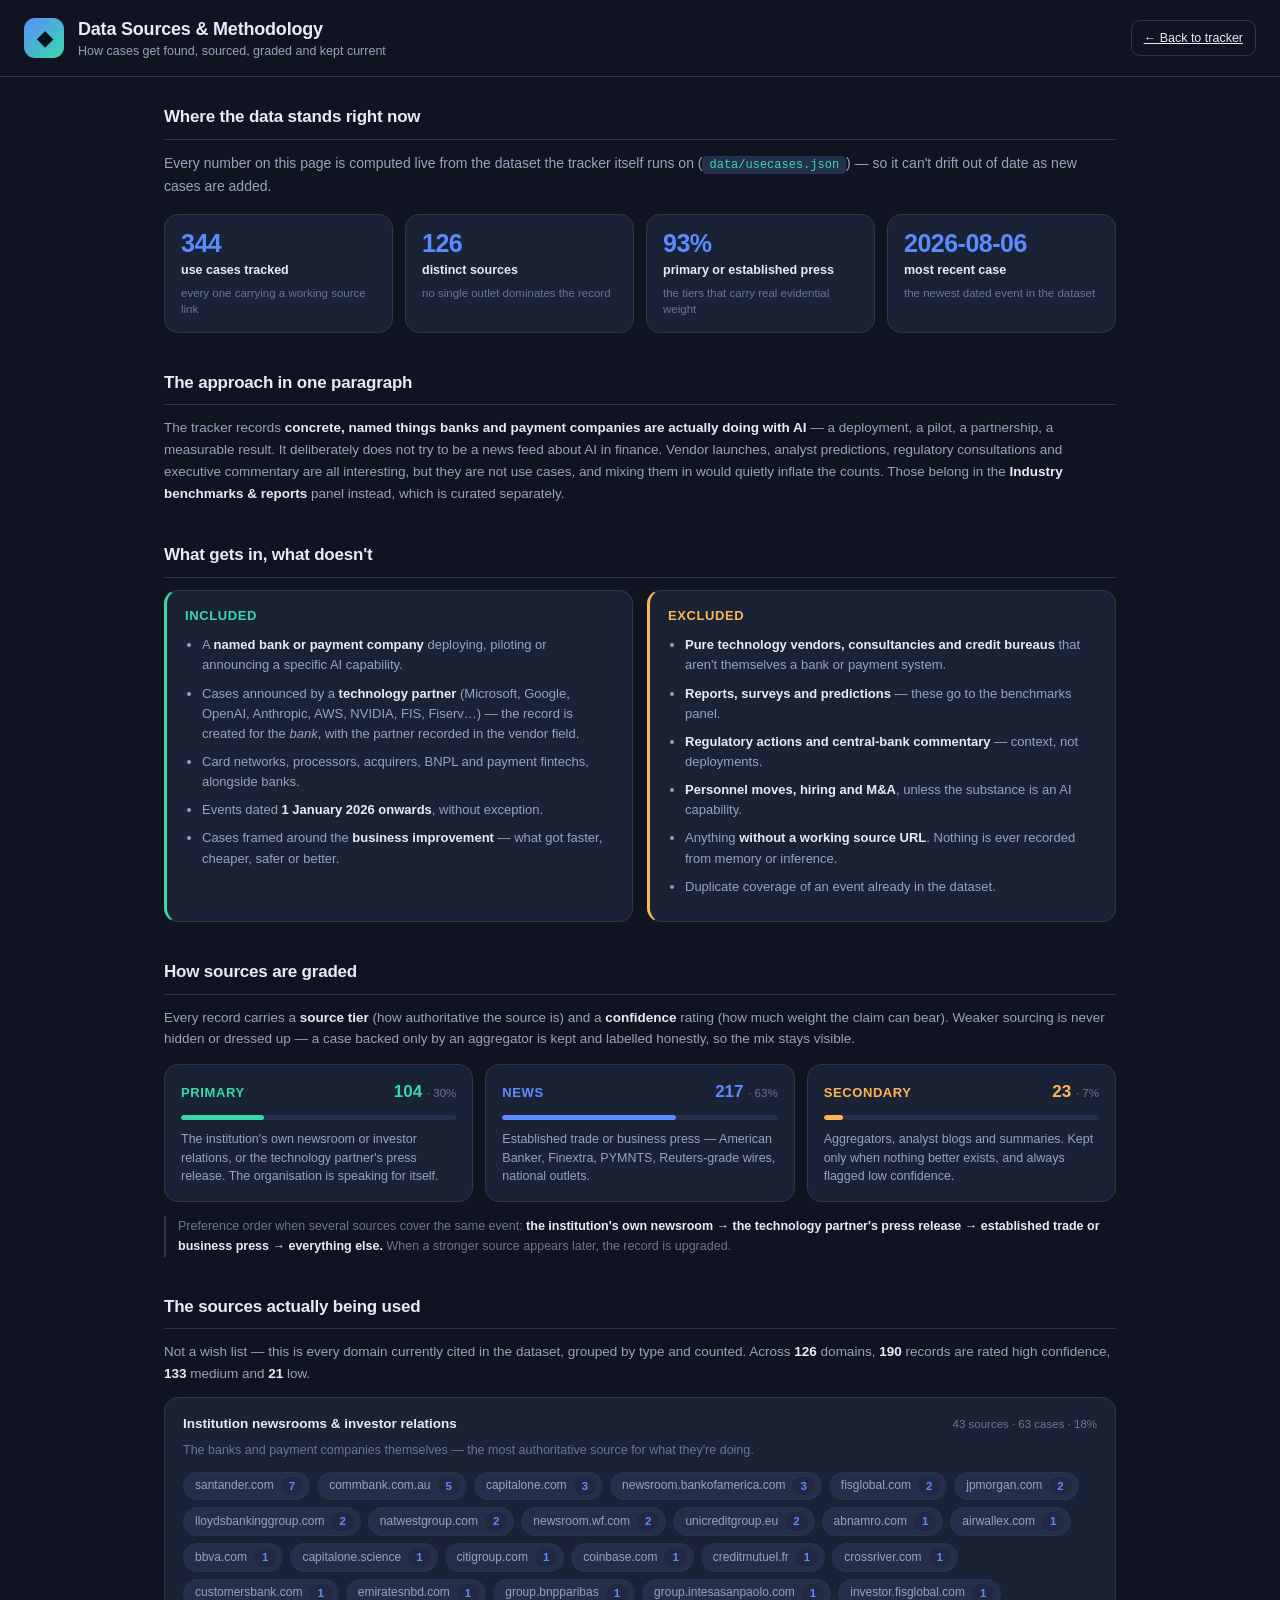
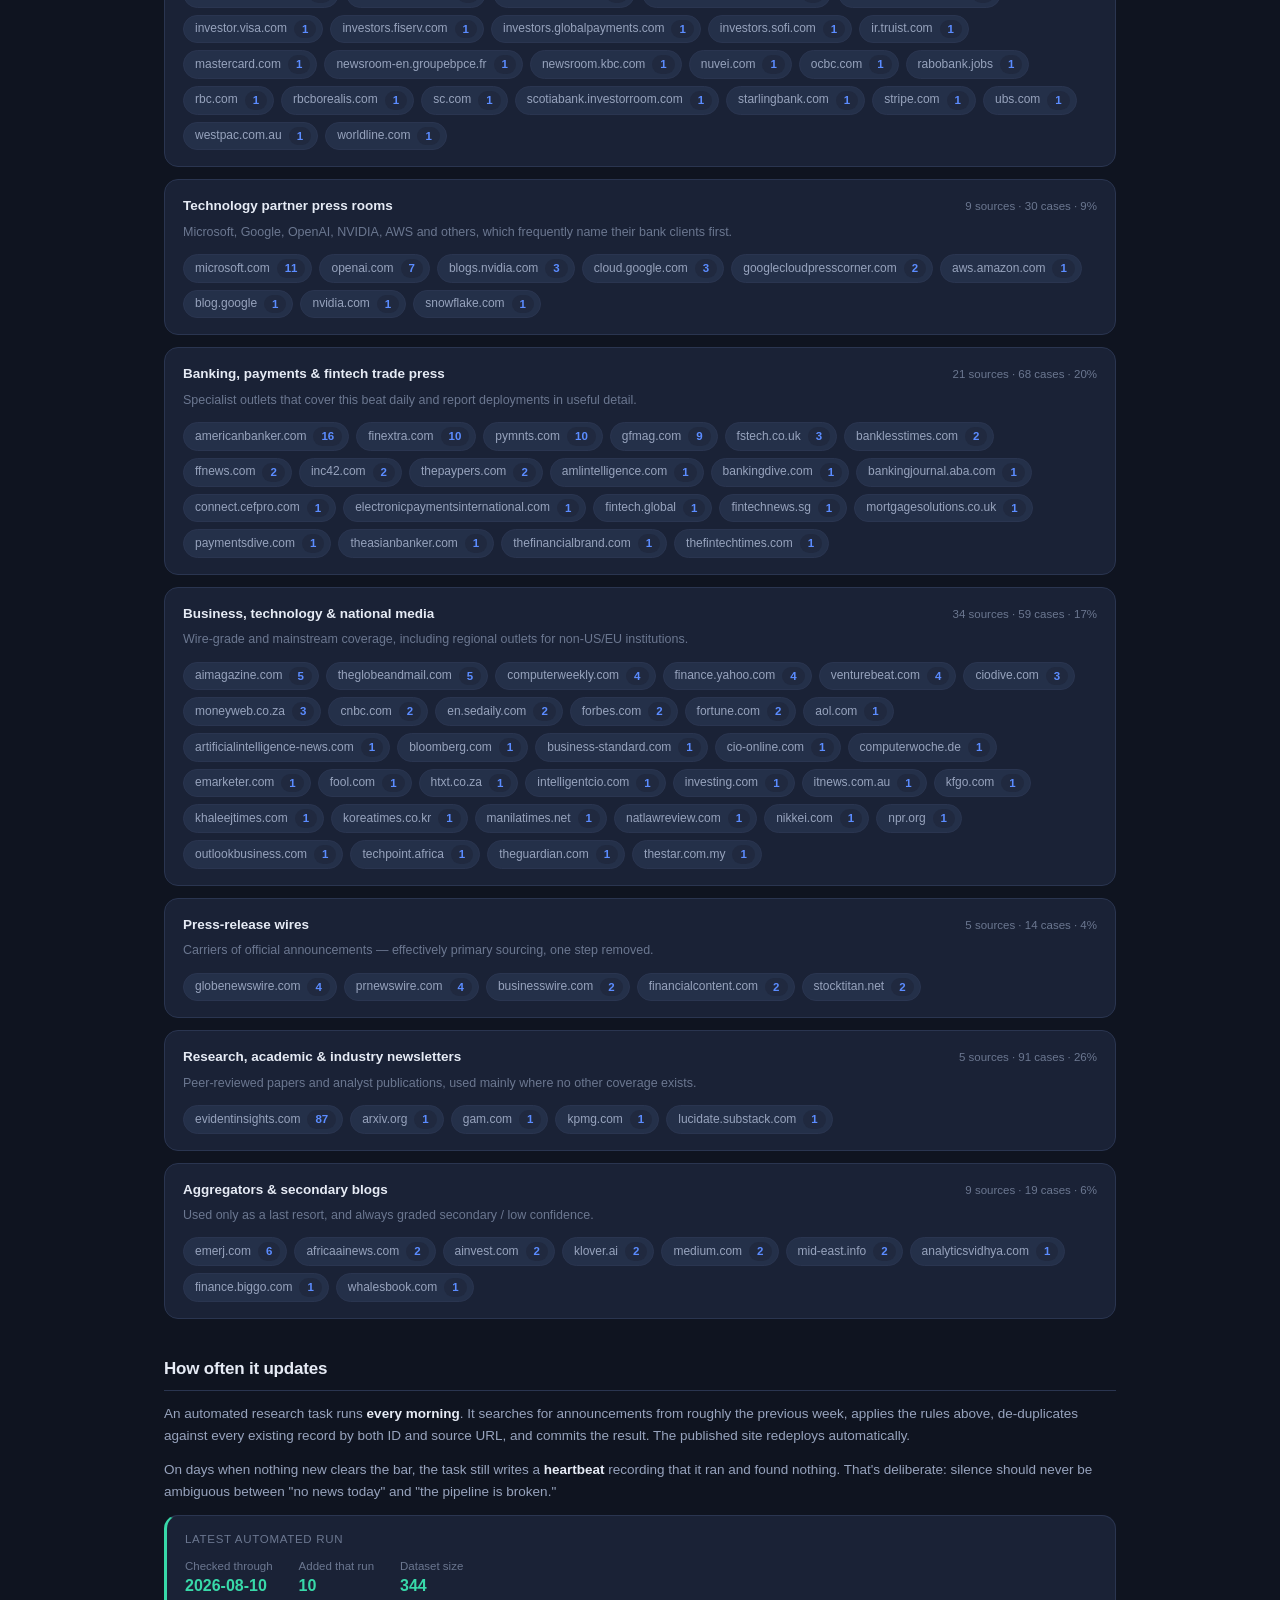
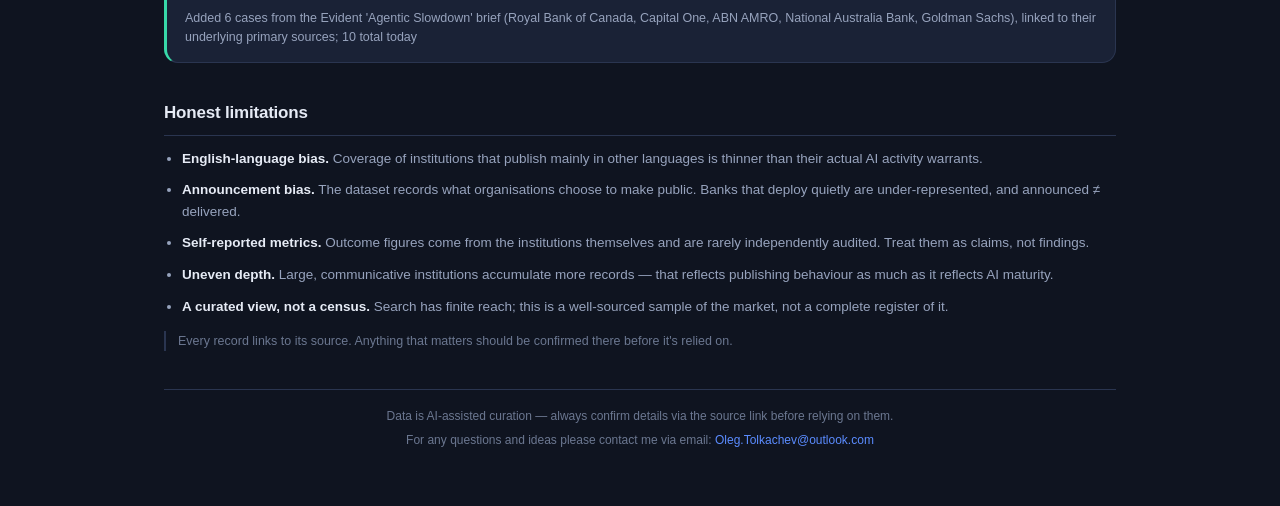
==== sources.html @ eb90cb46 "Add Data Sources & Methodology page linked from footer Live-computed from the dataset: source-tier s" ====
<!DOCTYPE html>
<html lang="en">
<head>
  <meta charset="UTF-8" />
  <meta name="viewport" content="width=device-width, initial-scale=1.0" />
  <meta http-equiv="Cache-Control" content="no-cache, no-store, must-revalidate" />
  <meta http-equiv="Pragma" content="no-cache" />
  <meta http-equiv="Expires" content="0" />
  <title>Data Sources &amp; Methodology — Bank &amp; Payment Systems AI Tracker</title>
  <meta name="description" content="How cases are found, sourced, graded and updated in the Bank & Payment Systems AI Tracker." />
  <link rel="stylesheet" href="assets/styles.css?v=11" />
</head>
<body>
  <div class="sticky-top">
    <header class="app-header">
      <div class="brand">
        <div class="brand-mark">◆</div>
        <div>
          <h1>Data Sources &amp; Methodology</h1>
          <p class="subtitle">How cases get found, sourced, graded and kept current</p>
        </div>
      </div>
      <div class="header-meta">
        <a class="btn ghost" href="index.html">← Back to tracker</a>
      </div>
    </header>
  </div>

  <main class="doc">

    <!-- ---------- LIVE SNAPSHOT ---------- -->
    <section class="doc-section">
      <h2>Where the data stands right now</h2>
      <p class="doc-lede">
        Every number on this page is computed live from the dataset the tracker itself runs on
        (<code>data/usecases.json</code>) — so it can't drift out of date as new cases are added.
      </p>
      <div class="stat-row" id="stat-row"></div>
    </section>

    <!-- ---------- APPROACH ---------- -->
    <section class="doc-section">
      <h2>The approach in one paragraph</h2>
      <p>
        The tracker records <strong>concrete, named things banks and payment companies are actually doing
        with AI</strong> — a deployment, a pilot, a partnership, a measurable result. It deliberately does
        not try to be a news feed about AI in finance. Vendor launches, analyst predictions, regulatory
        consultations and executive commentary are all interesting, but they are not use cases, and mixing
        them in would quietly inflate the counts. Those belong in the
        <strong>Industry benchmarks &amp; reports</strong> panel instead, which is curated separately.
      </p>
    </section>

    <!-- ---------- INCLUSION RULES ---------- -->
    <section class="doc-section">
      <h2>What gets in, what doesn't</h2>
      <div class="rule-grid">
        <div class="rule-card rule-in">
          <h3>Included</h3>
          <ul>
            <li>A <strong>named bank or payment company</strong> deploying, piloting or announcing a specific AI capability.</li>
            <li>Cases announced by a <strong>technology partner</strong> (Microsoft, Google, OpenAI, Anthropic, AWS, NVIDIA, FIS, Fiserv…) — the record is created for the <em>bank</em>, with the partner recorded in the vendor field.</li>
            <li>Card networks, processors, acquirers, BNPL and payment fintechs, alongside banks.</li>
            <li>Events dated <strong>1 January 2026 onwards</strong>, without exception.</li>
            <li>Cases framed around the <strong>business improvement</strong> — what got faster, cheaper, safer or better.</li>
          </ul>
        </div>
        <div class="rule-card rule-out">
          <h3>Excluded</h3>
          <ul>
            <li><strong>Pure technology vendors, consultancies and credit bureaus</strong> that aren't themselves a bank or payment system.</li>
            <li><strong>Reports, surveys and predictions</strong> — these go to the benchmarks panel.</li>
            <li><strong>Regulatory actions and central-bank commentary</strong> — context, not deployments.</li>
            <li><strong>Personnel moves, hiring and M&amp;A</strong>, unless the substance is an AI capability.</li>
            <li>Anything <strong>without a working source URL</strong>. Nothing is ever recorded from memory or inference.</li>
            <li>Duplicate coverage of an event already in the dataset.</li>
          </ul>
        </div>
      </div>
    </section>

    <!-- ---------- SOURCE TIERS ---------- -->
    <section class="doc-section">
      <h2>How sources are graded</h2>
      <p>
        Every record carries a <strong>source tier</strong> (how authoritative the source is) and a
        <strong>confidence</strong> rating (how much weight the claim can bear). Weaker sourcing is never
        hidden or dressed up — a case backed only by an aggregator is kept and labelled honestly, so the
        mix stays visible.
      </p>
      <div class="tier-grid" id="tier-grid"></div>
      <p class="doc-note">
        Preference order when several sources cover the same event: <strong>the institution's own newsroom
        → the technology partner's press release → established trade or business press → everything else.</strong>
        When a stronger source appears later, the record is upgraded.
      </p>
    </section>

    <!-- ---------- DOMAIN TABLE ---------- -->
    <section class="doc-section">
      <h2>The sources actually being used</h2>
      <p>
        Not a wish list — this is every domain currently cited in the dataset, grouped by type and counted.
        <span id="domain-summary"></span>
      </p>
      <div id="domain-groups"></div>
    </section>

    <!-- ---------- CADENCE ---------- -->
    <section class="doc-section">
      <h2>How often it updates</h2>
      <p>
        An automated research task runs <strong>every morning</strong>. It searches for announcements from
        roughly the previous week, applies the rules above, de-duplicates against every existing record by
        both ID and source URL, and commits the result. The published site redeploys automatically.
      </p>
      <p>
        On days when nothing new clears the bar, the task still writes a <strong>heartbeat</strong> recording
        that it ran and found nothing. That's deliberate: silence should never be ambiguous between
        "no news today" and "the pipeline is broken."
      </p>
      <div class="heartbeat-card" id="heartbeat"></div>
    </section>

    <!-- ---------- LIMITATIONS ---------- -->
    <section class="doc-section">
      <h2>Honest limitations</h2>
      <ul class="limits">
        <li><strong>English-language bias.</strong> Coverage of institutions that publish mainly in other languages is thinner than their actual AI activity warrants.</li>
        <li><strong>Announcement bias.</strong> The dataset records what organisations choose to make public. Banks that deploy quietly are under-represented, and announced ≠ delivered.</li>
        <li><strong>Self-reported metrics.</strong> Outcome figures come from the institutions themselves and are rarely independently audited. Treat them as claims, not findings.</li>
        <li><strong>Uneven depth.</strong> Large, communicative institutions accumulate more records — that reflects publishing behaviour as much as it reflects AI maturity.</li>
        <li><strong>A curated view, not a census.</strong> Search has finite reach; this is a well-sourced sample of the market, not a complete register of it.</li>
      </ul>
      <p class="doc-note">
        Every record links to its source. Anything that matters should be confirmed there before it's relied on.
      </p>
    </section>

    <footer class="app-footer">
      <span>Data is AI-assisted curation — always confirm details via the source link before relying on them.</span>
      <span class="footer-contact">For any questions and ideas please contact me via email: <a href="mailto:Oleg.Tolkachev@outlook.com">Oleg.Tolkachev@outlook.com</a></span>
    </footer>
  </main>

<script>
// ---- Domain classification -------------------------------------------------
const INSTITUTION = new Set(["santander.com","commbank.com.au","capitalone.com","newsroom.bankofamerica.com",
  "newsroom.wf.com","natwestgroup.com","unicreditgroup.eu","lloydsbankinggroup.com","jpmorgan.com","rbc.com",
  "abnamro.com","customersbank.com","scotiabank.investorroom.com","crossriver.com","bbva.com","nuvei.com",
  "ocbc.com","airwallex.com","investors.sofi.com","investor.visa.com","newsroom-en.groupebpce.fr",
  "investors.globalpayments.com","capitalone.science","group.intesasanpaolo.com","mastercard.com",
  "starlingbank.com","citigroup.com","investors.fiserv.com","newsroom.kbc.com","coinbase.com",
  "investor.fisglobal.com","fisglobal.com","sc.com","westpac.com.au","ir.truist.com","ubs.com","rabobank.jobs",
  "creditmutuel.fr","emiratesnbd.com","group.bnpparibas","worldline.com","stripe.com","rbcborealis.com"]);
const VENDOR = new Set(["microsoft.com","openai.com","blogs.nvidia.com","nvidia.com","cloud.google.com",
  "googlecloudpresscorner.com","blog.google","aws.amazon.com","snowflake.com","anthropic.com"]);
const TRADE = new Set(["americanbanker.com","finextra.com","pymnts.com","gfmag.com","ffnews.com","thepaypers.com",
  "bankingdive.com","paymentsdive.com","fstech.co.uk","electronicpaymentsinternational.com","fintechnews.sg",
  "thefintechtimes.com","bankingjournal.aba.com","theasianbanker.com","thefinancialbrand.com","amlintelligence.com",
  "fintech.global","mortgagesolutions.co.uk","connect.cefpro.com","banklesstimes.com","inc42.com"]);
const WIRE = new Set(["globenewswire.com","prnewswire.com","businesswire.com","stocktitan.net","financialcontent.com"]);
const RESEARCH = new Set(["evidentinsights.com","arxiv.org","kpmg.com","gam.com","lucidate.substack.com"]);
const AGGREGATOR = new Set(["emerj.com","klover.ai","medium.com","analyticsvidhya.com","whalesbook.com",
  "africaainews.com","ainvest.com","finance.biggo.com","mid-east.info"]);

const GROUPS = [
  {key:"institution", label:"Institution newsrooms &amp; investor relations",
   blurb:"The banks and payment companies themselves — the most authoritative source for what they're doing."},
  {key:"vendor", label:"Technology partner press rooms",
   blurb:"Microsoft, Google, OpenAI, NVIDIA, AWS and others, which frequently name their bank clients first."},
  {key:"trade", label:"Banking, payments &amp; fintech trade press",
   blurb:"Specialist outlets that cover this beat daily and report deployments in useful detail."},
  {key:"business", label:"Business, technology &amp; national media",
   blurb:"Wire-grade and mainstream coverage, including regional outlets for non-US/EU institutions."},
  {key:"wire", label:"Press-release wires",
   blurb:"Carriers of official announcements — effectively primary sourcing, one step removed."},
  {key:"research", label:"Research, academic &amp; industry newsletters",
   blurb:"Peer-reviewed papers and analyst publications, used mainly where no other coverage exists."},
  {key:"aggregator", label:"Aggregators &amp; secondary blogs",
   blurb:"Used only as a last resort, and always graded secondary / low confidence."}
];
function classify(host){
  if (INSTITUTION.has(host)) return "institution";
  if (VENDOR.has(host)) return "vendor";
  if (TRADE.has(host)) return "trade";
  if (WIRE.has(host)) return "wire";
  if (RESEARCH.has(host)) return "research";
  if (AGGREGATOR.has(host)) return "aggregator";
  return "business";
}
const esc = s => String(s).replace(/[&<>"]/g, c => ({"&":"&amp;","<":"&lt;",">":"&gt;",'"':"&quot;"}[c]));

fetch("data/usecases.json?ts=" + Date.now())
  .then(r => r.json())
  .then(data => {
    const total = data.length;
    const tiers = {primary:0, news:0, secondary:0};
    const conf  = {high:0, med:0, low:0};
    const domains = new Map();
    let newest = "";

    data.forEach(r => {
      if (tiers[r.source_tier] !== undefined) tiers[r.source_tier]++;
      if (conf[r.confidence] !== undefined) conf[r.confidence]++;
      if ((r.event_date || "") > newest) newest = r.event_date;
      let host = "";
      try { host = new URL(r.source_url).hostname.toLowerCase().replace(/^www\./, ""); } catch (e) { return; }
      domains.set(host, (domains.get(host) || 0) + 1);
    });

    const pct = n => Math.round(n / total * 100);

    // ---- headline stats
    document.getElementById("stat-row").innerHTML = [
      [total, "use cases tracked", "every one carrying a working source link"],
      [domains.size, "distinct sources", "no single outlet dominates the record"],
      [pct(tiers.primary + tiers.news) + "%", "primary or established press", "the tiers that carry real evidential weight"],
      [newest || "—", "most recent case", "the newest dated event in the dataset"]
    ].map(([v, l, s]) => `<div class="stat-box"><div class="stat-v">${esc(v)}</div>
        <div class="stat-l">${esc(l)}</div><div class="stat-s">${esc(s)}</div></div>`).join("");

    // ---- tiers
    document.getElementById("tier-grid").innerHTML = [
      ["primary", "Primary", tiers.primary,
       "The institution's own newsroom or investor relations, or the technology partner's press release. The organisation is speaking for itself."],
      ["news", "News", tiers.news,
       "Established trade or business press — American Banker, Finextra, PYMNTS, Reuters-grade wires, national outlets."],
      ["secondary", "Secondary", tiers.secondary,
       "Aggregators, analyst blogs and summaries. Kept only when nothing better exists, and always flagged low confidence."]
    ].map(([k, name, n, desc]) => `
      <div class="tier-card tier-${k}">
        <div class="tier-head"><span class="tier-name">${name}</span>
          <span class="tier-count">${n} <small>· ${pct(n)}%</small></span></div>
        <div class="tier-bar"><span style="width:${pct(n)}%"></span></div>
        <p>${desc}</p>
      </div>`).join("");

    // ---- confidence line
    document.getElementById("domain-summary").innerHTML =
      `Across <strong>${domains.size}</strong> domains, <strong>${conf.high}</strong> records are rated high confidence,
       <strong>${conf.med}</strong> medium and <strong>${conf.low}</strong> low.`;

    // ---- domain groups
    const grouped = {};
    GROUPS.forEach(g => grouped[g.key] = []);
    [...domains.entries()].forEach(([host, n]) => grouped[classify(host)].push([host, n]));

    document.getElementById("domain-groups").innerHTML = GROUPS.map(g => {
      const rows = grouped[g.key].sort((a, b) => b[1] - a[1] || a[0].localeCompare(b[0]));
      if (!rows.length) return "";
      const cases = rows.reduce((s, r) => s + r[1], 0);
      return `<div class="dom-group">
        <div class="dom-head">
          <h3>${g.label}</h3>
          <span class="dom-meta">${rows.length} source${rows.length > 1 ? "s" : ""} · ${cases} case${cases > 1 ? "s" : ""} · ${pct(cases)}%</span>
        </div>
        <p class="dom-blurb">${g.blurb}</p>
        <div class="dom-list">${rows.map(([h, n]) =>
          `<span class="dom-chip"><em>${esc(h)}</em><b>${n}</b></span>`).join("")}</div>
      </div>`;
    }).join("");
  })
  .catch(() => {
    document.getElementById("stat-row").innerHTML =
      `<p class="doc-note">Live statistics couldn't be loaded — open this page through the site rather than as a local file.</p>`;
  });

// ---- heartbeat
fetch("data/ingest-status.json?ts=" + Date.now())
  .then(r => r.json())
  .then(s => {
    document.getElementById("heartbeat").innerHTML = `
      <div class="hb-title">Latest automated run</div>
      <div class="hb-grid">
        <div><span>Checked through</span><b>${esc(s.checked_through || "—")}</b></div>
        <div><span>Added that run</span><b>${esc(s.new_added ?? "—")}</b></div>
        <div><span>Dataset size</span><b>${esc(s.total_cases ?? "—")}</b></div>
      </div>
      ${s.note ? `<div class="hb-note">${esc(s.note)}</div>` : ""}`;
  })
  .catch(() => { document.getElementById("heartbeat").style.display = "none"; });
</script>
</body>
</html>
---- assets/styles.css ----
:root {
  --bg: #0f1420;
  --bg-soft: #161d2e;
  --card: #1a2236;
  --card-2: #20293f;
  --border: #2a3550;
  --text: #e6ebf5;
  --text-dim: #97a3bd;
  --text-faint: #6b7790;
  --accent: #5b8cff;
  --accent-2: #38d9a9;
  --warn: #ffb454;
  --danger: #ff6b6b;
  --chip: #243049;
  --radius: 14px;
  --shadow: 0 6px 24px rgba(0,0,0,.28);
  --font: -apple-system, BlinkMacSystemFont, "Segoe UI", Roboto, Helvetica, Arial, sans-serif;
}

* { box-sizing: border-box; }
html, body { margin: 0; padding: 0; }
body {
  background: radial-gradient(1200px 600px at 80% -10%, #1b2740 0%, var(--bg) 55%);
  color: var(--text);
  font-family: var(--font);
  font-size: 14px;
  line-height: 1.45;
  min-height: 100vh;
}

/* ---------- Sticky top (header + sector selector stay pinned) ---------- */
.sticky-top {
  position: sticky; top: 0; z-index: 30;
  background: var(--bg); border-bottom: 1px solid var(--border);
}
/* ---------- Header ---------- */
.app-header {
  display: flex; align-items: center; justify-content: space-between;
  padding: 16px 24px; gap: 16px;
}
.brand { display: flex; align-items: center; gap: 14px; }
.brand-mark {
  width: 40px; height: 40px; display: grid; place-items: center;
  border-radius: 11px; font-size: 20px;
  background: linear-gradient(135deg, var(--accent), var(--accent-2));
  color: #06121f; font-weight: 800;
}
.app-header h1 { font-size: 18px; margin: 0; letter-spacing: -.2px; }
.subtitle { margin: 0; color: var(--text-dim); font-size: 12.5px; }
.header-meta { display: flex; align-items: center; gap: 10px; }
.meta-pill {
  background: var(--chip); border: 1px solid var(--border);
  padding: 7px 12px; border-radius: 999px; font-size: 12.5px; font-weight: 600;
}
.meta-pill.subtle { color: var(--text-dim); font-weight: 500; }
.meta-pill span { color: var(--accent); }
.meta-pill.subtle span { color: var(--text-dim); }

/* ---------- Layout (3 columns: filters+insights · feed · rail) ---------- */
.layout { display: grid; grid-template-columns: 320px minmax(0, 1fr) 360px; gap: 0; align-items: start; }
.sidebar {
  align-self: start; min-width: 0;
  padding: 20px; border-right: 1px solid var(--border);
}
.feed-column { padding: 22px 26px 60px; min-width: 0; }
.rail {
  padding: 22px 22px 60px; min-width: 0;
  border-left: 1px solid var(--border);
}
.rail .dashboard { grid-template-columns: 1fr; }       /* charts stack in the narrow rail */
.rail .dashboard .chart-card:first-child { grid-column: auto; }

/* ---------- Sidebar ---------- */
.sidebar-head { display: flex; justify-content: space-between; align-items: center; margin-bottom: 6px; }
.sidebar-head h2 { font-size: 14px; margin: 0; text-transform: uppercase; letter-spacing: .8px; color: var(--text-dim); }
.filter-block { margin-top: 18px; }
.filter-label { display: block; font-size: 12px; font-weight: 700; color: var(--text-dim); margin-bottom: 7px; text-transform: uppercase; letter-spacing: .5px; }
.sidebar input[type="search"], .sidebar input[type="date"], .sidebar select {
  width: 100%; padding: 9px 11px; border-radius: 9px;
  border: 1px solid var(--border); background: var(--bg-soft); color: var(--text);
  font-size: 13px; outline: none; font-family: var(--font);
}
.sidebar input:focus { border-color: var(--accent); }
/* Date range: stacked so the full date (incl. year) is always visible */
.date-row { display: flex; flex-direction: column; gap: 8px; }
.date-field { display: flex; align-items: center; gap: 8px; }
.date-field > span { flex: 0 0 38px; font-size: 12px; color: var(--text-dim); }
.date-field input[type="date"] { flex: 1 1 auto; width: 100%; min-width: 0; padding: 9px 11px; }

/* ---------- More-filters toggle ---------- */
.more-filters-btn {
  width: 100%; margin-top: 16px; cursor: pointer;
  background: var(--card-2); border: 1px solid var(--border); color: var(--text);
  border-radius: 9px; padding: 10px 12px; font-size: 13px; font-weight: 600; font-family: var(--font);
}
.more-filters-btn:hover { border-color: var(--accent); }
.more-filters-btn::after { content: " ▾"; color: var(--text-faint); }
.more-filters-btn[aria-expanded="true"]::after { content: " ▴"; }
.more-filters.collapsed { display: none; }

.multi { display: flex; flex-wrap: wrap; gap: 6px; max-height: 168px; overflow-y: auto; padding-right: 2px; }
.chip {
  font-size: 12px; padding: 5px 10px; border-radius: 999px; cursor: pointer;
  background: var(--chip); border: 1px solid var(--border); color: var(--text-dim);
  user-select: none; transition: all .12s ease; white-space: nowrap;
}
.chip:hover { color: var(--text); border-color: var(--text-faint); }
.chip .n { opacity: .55; margin-left: 5px; font-variant-numeric: tabular-nums; }
.chip.active { background: var(--accent); color: #06121f; border-color: var(--accent); font-weight: 700; }
.chip.active .n { opacity: .75; }

/* ---------- Buttons ---------- */
.btn { cursor: pointer; border-radius: 9px; font-family: var(--font); font-size: 12.5px; border: 1px solid var(--border); padding: 8px 12px; background: var(--card-2); color: var(--text); }
.btn:hover { border-color: var(--text-faint); }
.btn.ghost { background: transparent; }
.btn.link { background: none; border: none; color: var(--accent); padding: 2px 4px; }
.btn.link:hover { text-decoration: underline; }

/* ---------- Sector scope bar (big, inside sticky-top) ---------- */
.scope-bar { display: flex; align-items: center; justify-content: center; gap: 16px; flex-wrap: wrap; padding: 12px 26px 16px; }
.kpis { padding: 0 26px; margin: 18px 0 4px; }
.scope-toggle { display: inline-flex; background: var(--bg-soft); border: 1px solid var(--border); border-radius: 14px; padding: 6px; gap: 6px; }
.scope-btn { cursor: pointer; border: none; background: transparent; color: var(--text-dim); font-family: var(--font); font-size: 16px; font-weight: 700; padding: 12px 28px; border-radius: 10px; transition: all .12s ease; }
.scope-btn:hover { color: var(--text); }
.scope-btn.active { background: linear-gradient(135deg, var(--accent), var(--accent-2)); color: #06121f; box-shadow: 0 2px 10px rgba(91,140,255,.25); }
.scope-count { font-size: 13px; color: var(--text-faint); }

/* sector badges */
.badge.sector-Bank { color: #9db4ff; border-color: #34467a; background: #1c2748; }
.badge.sector-Payments { color: #6be3c9; border-color: #2c5a4a; background: #15302a; }

/* ---------- KPIs ---------- */
.kpis { display: grid; grid-template-columns: repeat(auto-fit, minmax(150px, 1fr)); gap: 14px; margin-bottom: 18px; }
.kpi { background: var(--card); border: 1px solid var(--border); border-radius: var(--radius); padding: 16px 18px; box-shadow: var(--shadow); }
.kpi .v { font-size: 26px; font-weight: 800; letter-spacing: -.5px; }
.kpi .l { font-size: 12px; color: var(--text-dim); margin-top: 2px; }
.kpi .v.accent { color: var(--accent); }
.kpi .v.green { color: var(--accent-2); }

/* ---------- Insights ---------- */
.insights-card { margin-bottom: 18px; border-left: 3px solid var(--accent); }
.insights-head h3 { margin: 0 0 10px; font-size: 14px; font-weight: 700; }
.insights-head h3 small { color: var(--text-faint); font-weight: 500; }
.insights-body p { margin: 0 0 9px; font-size: 13.5px; color: var(--text-dim); line-height: 1.55; }
.insights-body p b { color: var(--text); font-weight: 700; }
.insights-body .ins-label { font-size: 11px; text-transform: uppercase; letter-spacing: .6px; color: var(--text-faint); font-weight: 700; margin: 12px 0 5px; }
.insights-body .ins-list { margin: 0; padding-left: 18px; }
.insights-body .ins-list li { font-size: 13px; color: var(--text-dim); margin-bottom: 5px; }
.insights-body .ins-list li b { color: var(--accent); }
.insights-body .ins-empty { color: var(--text-faint); }
.insights-benchmarks { margin-top: 14px; border-top: 1px solid var(--border); padding-top: 12px; }
.insights-benchmarks .ins-label { font-size: 11px; text-transform: uppercase; letter-spacing: .6px; color: var(--text-faint); font-weight: 700; margin: 0 0 6px; }
.bench-grid { display: grid; grid-template-columns: repeat(auto-fit, minmax(220px, 1fr)); gap: 10px; }
.bench { display: block; text-decoration: none; background: var(--card-2); border: 1px solid var(--border); border-radius: 11px; padding: 12px 13px; transition: border-color .12s ease; }
.bench:hover { border-color: var(--accent); }
.bench-top { display: flex; justify-content: space-between; align-items: center; gap: 8px; margin-bottom: 6px; }
.bench-src { font-size: 11px; font-weight: 700; color: var(--accent); text-transform: uppercase; letter-spacing: .4px; }
.bench-cat { font-size: 10px; color: var(--text-faint); border: 1px solid var(--border); border-radius: 999px; padding: 2px 7px; white-space: nowrap; }
.bench-title { font-size: 13px; font-weight: 700; color: var(--text); margin-bottom: 5px; }
.bench-summary { font-size: 12px; color: var(--text-dim); line-height: 1.45; margin-bottom: 7px; }
.bench-stats { margin: 0; padding-left: 16px; }
.bench-stats li { font-size: 11.5px; color: var(--text-dim); margin-bottom: 3px; }

/* ---------- Parent group label in feed ---------- */
.fi-parent { color: var(--text-dim); font-weight: 600; }

/* ---------- Measured outcomes ---------- */
.outcomes-card { margin-bottom: 18px; border-left: 3px solid var(--accent-2); }
.outcomes-card .insights-head h3 { margin: 0 0 12px; font-size: 14px; font-weight: 700; }
.outcomes-card .insights-head h3 small { color: var(--text-faint); font-weight: 500; }
.outcomes-grid { display: grid; grid-template-columns: repeat(auto-fit, minmax(190px, 1fr)); gap: 10px; }
.outcome { display: block; text-decoration: none; background: var(--card-2); border: 1px solid var(--border); border-left: 3px solid var(--accent-2); border-radius: 11px; padding: 12px 13px; transition: border-color .12s ease, transform .12s ease; }
.outcome:hover { border-color: var(--accent-2); transform: translateY(-1px); }
.outcome-metric { font-size: 16px; font-weight: 800; color: var(--accent-2); letter-spacing: -.3px; line-height: 1.2; margin-bottom: 6px; }
.outcome-bank { font-size: 13px; font-weight: 700; color: var(--text); }
.outcome-area { font-size: 11.5px; color: var(--text-faint); margin-top: 2px; }
/* qualitative (no number): lighter treatment than the green metric */
.outcome--qual { border-left-color: var(--border); }
.outcome--qual .outcome-metric { font-size: 13px; font-weight: 600; color: var(--text-dim); letter-spacing: 0; }
.outcome-more { grid-column: 1 / -1; font-size: 12px; color: var(--text-faint); padding: 4px 2px; }
.outcomes-grid .show-more-btn { grid-column: 1 / -1; margin-top: 2px; }
.bench-grid .show-more-btn { grid-column: 1 / -1; margin-top: 2px; }

/* ---------- Dashboard ---------- */
.dashboard { display: grid; grid-template-columns: repeat(2, minmax(0, 1fr)); gap: 16px; margin-bottom: 26px; }
.card { background: var(--card); border: 1px solid var(--border); border-radius: var(--radius); padding: 16px 18px; box-shadow: var(--shadow); }
.chart-card { min-width: 0; min-height: 320px; display: flex; flex-direction: column; }
.chart-card h3 { margin: 0 0 12px; font-size: 13.5px; font-weight: 700; }
.chart-card h3 small { color: var(--text-faint); font-weight: 500; }
/* Chart.js canvas must never exceed its card width; give it more vertical room */
.chart-card { position: relative; }
.chart-card canvas { display: block; width: 100% !important; max-width: 100% !important; height: 300px !important; }
/* Donut charts need extra height (legend now sits below) so they render as full circles */
#chart-aitype, #chart-status { height: 360px !important; }
/* the cumulative timeline (full-width card) can breathe a bit more */
.rail .dashboard .chart-card:first-child canvas,
.dashboard .chart-card:first-child canvas { height: 320px !important; }
.dashboard .chart-card:first-child { grid-column: 1 / -1; }
.rail .dashboard .chart-card:first-child { grid-column: auto; }

/* Insights card inside the left sidebar */
.sidebar .insights-card { margin-top: 20px; }
.insights-note { font-size: 11.5px; color: var(--text-faint); font-style: italic; margin-top: 4px; }

/* ---------- Feed ---------- */
.feed-section { }
.feed-head { display: flex; align-items: center; justify-content: space-between; margin-bottom: 12px; }
.feed-head h2 { font-size: 16px; margin: 0; }
.feed-head .count { color: var(--text-dim); font-weight: 500; font-size: 14px; margin-left: 6px; }
.feed-controls select { padding: 7px 10px; border-radius: 8px; border: 1px solid var(--border); background: var(--bg-soft); color: var(--text); font-family: var(--font); }
.feed-controls label { font-size: 12.5px; color: var(--text-dim); display: inline-flex; gap: 6px; align-items: center; }

.active-filters { display: flex; flex-wrap: wrap; gap: 6px; margin-bottom: 14px; }
.active-filters:empty { display: none; }
.afilter { font-size: 11.5px; background: var(--card-2); border: 1px solid var(--border); border-radius: 999px; padding: 4px 9px; color: var(--text-dim); cursor: pointer; }
.afilter:hover { color: var(--text); }
.afilter::after { content: " ✕"; opacity: .6; }

.feed { display: flex; flex-direction: column; gap: 12px; }
.feed-item {
  background: var(--card); border: 1px solid var(--border); border-radius: var(--radius);
  padding: 16px 18px; display: grid; grid-template-columns: 84px 1fr; gap: 16px;
  transition: border-color .12s ease;
}
.feed-item:hover { border-color: var(--text-faint); }
.feed-item.expanded { border-color: var(--accent); }
.fi-head { cursor: pointer; }
.fi-toggle { font-size: 12px; color: var(--accent); font-weight: 600; margin-top: 8px; display: inline-block; }
.fi-more { display: none; margin: 10px 0 2px; padding-top: 10px; border-top: 1px dashed var(--border); }
.feed-item.expanded .fi-more { display: block; }
.fi-more p { font-size: 13px; color: var(--text-dim); line-height: 1.55; margin: 0 0 8px; }
.fi-date { color: var(--text-dim); font-size: 12px; }
.fi-date .d { font-size: 20px; font-weight: 800; color: var(--text); display: block; line-height: 1.1; }
.fi-date .m { text-transform: uppercase; letter-spacing: .5px; }
.fi-date .y { color: var(--text-faint); }
.fi-main h4 { margin: 0 0 4px; font-size: 15px; }
.fi-bank { font-weight: 700; color: var(--accent); }
.fi-desc { color: var(--text-dim); margin: 6px 0 10px; font-size: 13px; }
.fi-outcome { font-size: 12.5px; color: var(--accent-2); margin: 0 0 10px; }
.fi-outcome b { color: var(--accent-2); }
.badges { display: flex; flex-wrap: wrap; gap: 6px; margin-bottom: 8px; }
.badge { font-size: 11px; padding: 3px 9px; border-radius: 999px; border: 1px solid var(--border); background: var(--card-2); color: var(--text-dim); }
.badge.ai { color: #cdb4ff; border-color: #4a3b6b; background: #2a2342; }
.badge.agentic { color: #ffd6a5; border-color: #6b542f; background: #382c1c; }
.badge.status-Deployed { color: var(--accent-2); border-color: #2c5a4a; background: #15302a; }
.badge.status-Piloting { color: var(--warn); border-color: #6b542f; background: #382c1c; }
.badge.status-Announced { color: #9db4ff; border-color: #34467a; background: #1c2748; }
.fi-foot { display: flex; align-items: center; gap: 12px; font-size: 12px; }
.fi-source { color: var(--accent); text-decoration: none; font-weight: 600; }
.fi-source:hover { text-decoration: underline; }
.fi-unverified { color: var(--warn); font-size: 11px; border: 1px solid #6b542f; padding: 1px 7px; border-radius: 999px; }

.empty { text-align: center; padding: 50px 20px; color: var(--text-dim); }
.show-more-btn {
  width: 100%; margin-top: 4px; cursor: pointer;
  background: var(--card-2); border: 1px solid var(--border); color: var(--text);
  border-radius: var(--radius); padding: 13px; font-size: 13.5px; font-weight: 700; font-family: var(--font);
}
.show-more-btn:hover { border-color: var(--accent); color: var(--accent); }

/* ---------- Footer ---------- */
.app-footer { padding: 18px 24px; border-top: 1px solid var(--border); color: var(--text-faint); font-size: 12px; text-align: center; }
.app-footer span { display: block; }
.footer-contact { margin-top: 6px; }
.footer-contact a { color: var(--accent); text-decoration: none; }
.footer-contact a:hover { text-decoration: underline; }

/* ---------- Responsive ---------- */
/* Tablet / small laptop: 2 columns (filters+insights · feed), analytics full-width below. */
@media (max-width: 1200px) {
  .layout { grid-template-columns: 300px minmax(0, 1fr); }
  .rail { grid-column: 1 / -1; border-left: none; border-top: 1px solid var(--border); padding: 22px 26px 60px; }
  .rail .dashboard { grid-template-columns: repeat(2, minmax(0, 1fr)); }
  .rail .dashboard .chart-card:first-child { grid-column: 1 / -1; }
}
/* Mobile: single column — filters+insights → feed → rail. */
@media (max-width: 820px) {
  .layout { grid-template-columns: 1fr; }
  .sidebar { border-right: none; border-bottom: 1px solid var(--border); }
  .feed-column { padding: 18px 16px 40px; }
  .rail { padding: 18px 16px 40px; }
  .rail .dashboard { grid-template-columns: 1fr; }
  .multi { max-height: 132px; }
  .app-header { flex-wrap: wrap; gap: 10px; }
  .scope-bar, .kpis { padding-left: 16px; padding-right: 16px; }
  .scope-toggle { width: 100%; justify-content: center; flex-wrap: wrap; }
  .scope-btn { flex: 1 1 auto; padding: 11px 14px; font-size: 14px; }
}
::-webkit-scrollbar { width: 10px; height: 10px; }
::-webkit-scrollbar-thumb { background: var(--border); border-radius: 8px; }
::-webkit-scrollbar-track { background: transparent; }

/* ---------- Data Sources / methodology page ---------- */
.doc { max-width: 1000px; margin: 0 auto; padding: 28px 24px 40px; }
.doc-section { margin-bottom: 38px; }
.doc-section h2 {
  font-size: 17px; margin: 0 0 12px; letter-spacing: -.2px;
  padding-bottom: 9px; border-bottom: 1px solid var(--border);
}
.doc-section p { color: var(--text-dim); font-size: 13.5px; line-height: 1.62; margin: 0 0 12px; }
.doc-section p strong, .doc-section li strong { color: var(--text); font-weight: 600; }
.doc-lede { font-size: 14px !important; }
.doc-note {
  font-size: 12.5px !important; color: var(--text-faint) !important;
  border-left: 2px solid var(--border); padding-left: 12px; margin-top: 14px !important;
}
.doc code {
  background: var(--chip); border: 1px solid var(--border); border-radius: 5px;
  padding: 1px 6px; font-size: 12px; color: var(--accent-2);
}

/* headline stats */
.stat-row { display: grid; grid-template-columns: repeat(4, minmax(0,1fr)); gap: 12px; margin-top: 16px; }
.stat-box { background: var(--card); border: 1px solid var(--border); border-radius: var(--radius); padding: 15px 16px; }
.stat-v { font-size: 25px; font-weight: 700; color: var(--accent); letter-spacing: -.5px; line-height: 1.1; }
.stat-l { font-size: 12.5px; font-weight: 600; margin-top: 4px; }
.stat-s { font-size: 11.5px; color: var(--text-faint); margin-top: 5px; line-height: 1.4; }

/* inclusion / exclusion */
.rule-grid { display: grid; grid-template-columns: repeat(2, minmax(0,1fr)); gap: 14px; }
.rule-card { background: var(--card); border: 1px solid var(--border); border-radius: var(--radius); padding: 16px 18px; }
.rule-card h3 { margin: 0 0 10px; font-size: 13px; text-transform: uppercase; letter-spacing: .6px; }
.rule-card ul { margin: 0; padding-left: 17px; }
.rule-card li { color: var(--text-dim); font-size: 13px; line-height: 1.55; margin-bottom: 8px; }
.rule-in { border-left: 3px solid var(--accent-2); }
.rule-in h3 { color: var(--accent-2); }
.rule-out { border-left: 3px solid var(--warn); }
.rule-out h3 { color: var(--warn); }

/* source tiers */
.tier-grid { display: grid; grid-template-columns: repeat(3, minmax(0,1fr)); gap: 12px; margin-top: 14px; }
.tier-card { background: var(--card); border: 1px solid var(--border); border-radius: var(--radius); padding: 15px 16px; }
.tier-card p { font-size: 12.5px !important; margin: 10px 0 0 !important; line-height: 1.5; }
.tier-head { display: flex; align-items: baseline; justify-content: space-between; gap: 8px; }
.tier-name { font-size: 13px; font-weight: 700; text-transform: uppercase; letter-spacing: .6px; }
.tier-count { font-size: 17px; font-weight: 700; }
.tier-count small { font-size: 11.5px; font-weight: 500; color: var(--text-faint); }
.tier-bar { height: 5px; border-radius: 3px; background: var(--chip); margin-top: 10px; overflow: hidden; }
.tier-bar span { display: block; height: 100%; border-radius: 3px; }
.tier-primary .tier-name, .tier-primary .tier-count { color: var(--accent-2); }
.tier-primary .tier-bar span { background: var(--accent-2); }
.tier-news .tier-name, .tier-news .tier-count { color: var(--accent); }
.tier-news .tier-bar span { background: var(--accent); }
.tier-secondary .tier-name, .tier-secondary .tier-count { color: var(--warn); }
.tier-secondary .tier-bar span { background: var(--warn); }

/* domain groups */
.dom-group {
  background: var(--card); border: 1px solid var(--border);
  border-radius: var(--radius); padding: 16px 18px; margin-bottom: 12px;
}
.dom-head { display: flex; align-items: baseline; justify-content: space-between; gap: 12px; flex-wrap: wrap; }
.dom-head h3 { margin: 0; font-size: 13.5px; }
.dom-meta { font-size: 11.5px; color: var(--text-faint); white-space: nowrap; }
.dom-blurb { font-size: 12.5px !important; color: var(--text-faint) !important; margin: 6px 0 12px !important; }
.dom-list { display: flex; flex-wrap: wrap; gap: 7px; }
.dom-chip {
  display: inline-flex; align-items: center; gap: 7px;
  background: var(--chip); border: 1px solid var(--border);
  border-radius: 999px; padding: 4px 6px 4px 11px; font-size: 12px;
}
.dom-chip em { font-style: normal; color: var(--text-dim); }
.dom-chip b {
  background: var(--card-2); border-radius: 999px; padding: 1px 8px;
  font-size: 11.5px; color: var(--accent); min-width: 22px; text-align: center;
}

/* heartbeat */
.heartbeat-card {
  background: var(--card); border: 1px solid var(--border);
  border-left: 3px solid var(--accent-2); border-radius: var(--radius); padding: 15px 18px;
}
.hb-title { font-size: 11.5px; text-transform: uppercase; letter-spacing: .7px; color: var(--text-faint); }
.hb-grid { display: flex; flex-wrap: wrap; gap: 26px; margin-top: 10px; }
.hb-grid span { display: block; font-size: 11.5px; color: var(--text-faint); }
.hb-grid b { font-size: 16px; font-weight: 700; color: var(--accent-2); }
.hb-note { margin-top: 12px; font-size: 12.5px; color: var(--text-dim); line-height: 1.5; }

/* limitations */
.limits { margin: 0; padding-left: 18px; }
.limits li { color: var(--text-dim); font-size: 13.5px; line-height: 1.6; margin-bottom: 10px; }

.footer-links { margin-top: 8px; }
.footer-links a { color: var(--accent); text-decoration: none; font-weight: 600; }
.footer-links a:hover { text-decoration: underline; }

@media (max-width: 900px) {
  .stat-row { grid-template-columns: repeat(2, minmax(0,1fr)); }
  .rule-grid, .tier-grid { grid-template-columns: minmax(0,1fr); }
}
@media (max-width: 560px) {
  .stat-row { grid-template-columns: minmax(0,1fr); }
  .doc { padding: 20px 16px 36px; }
}
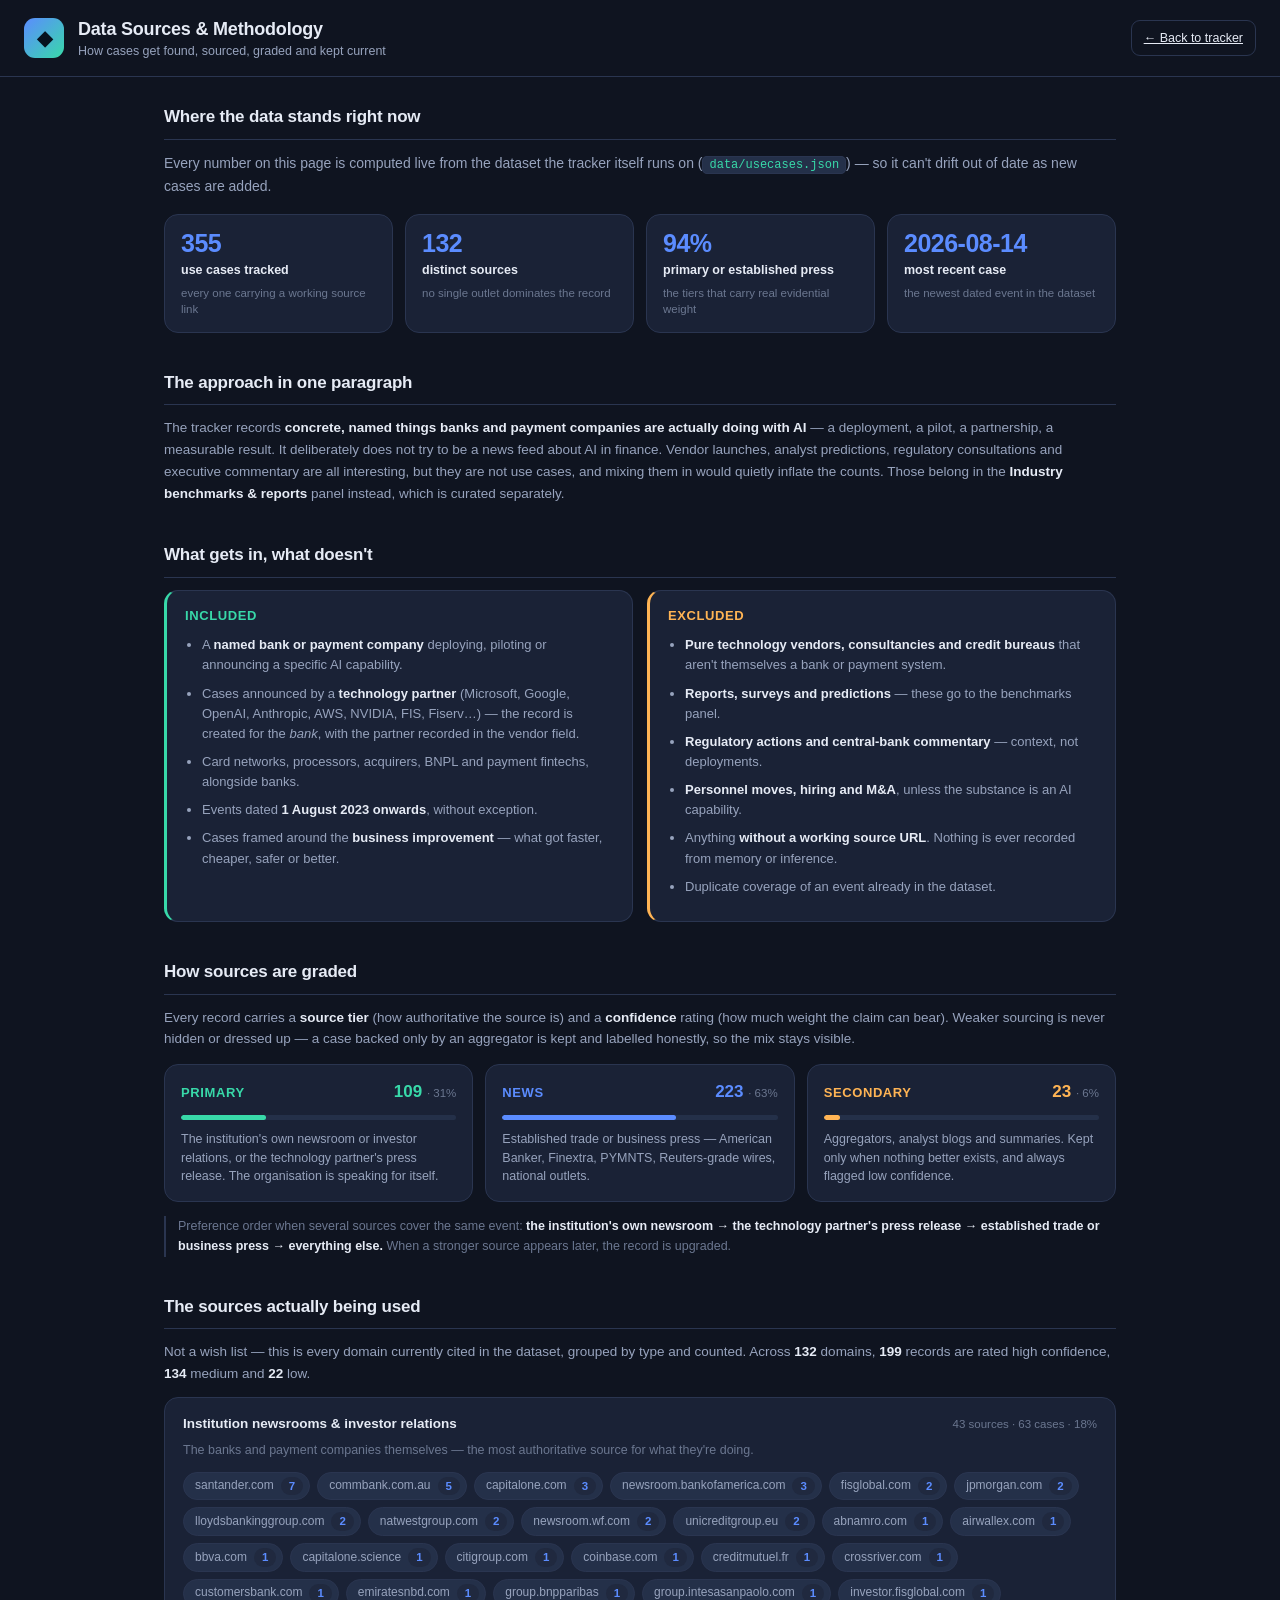
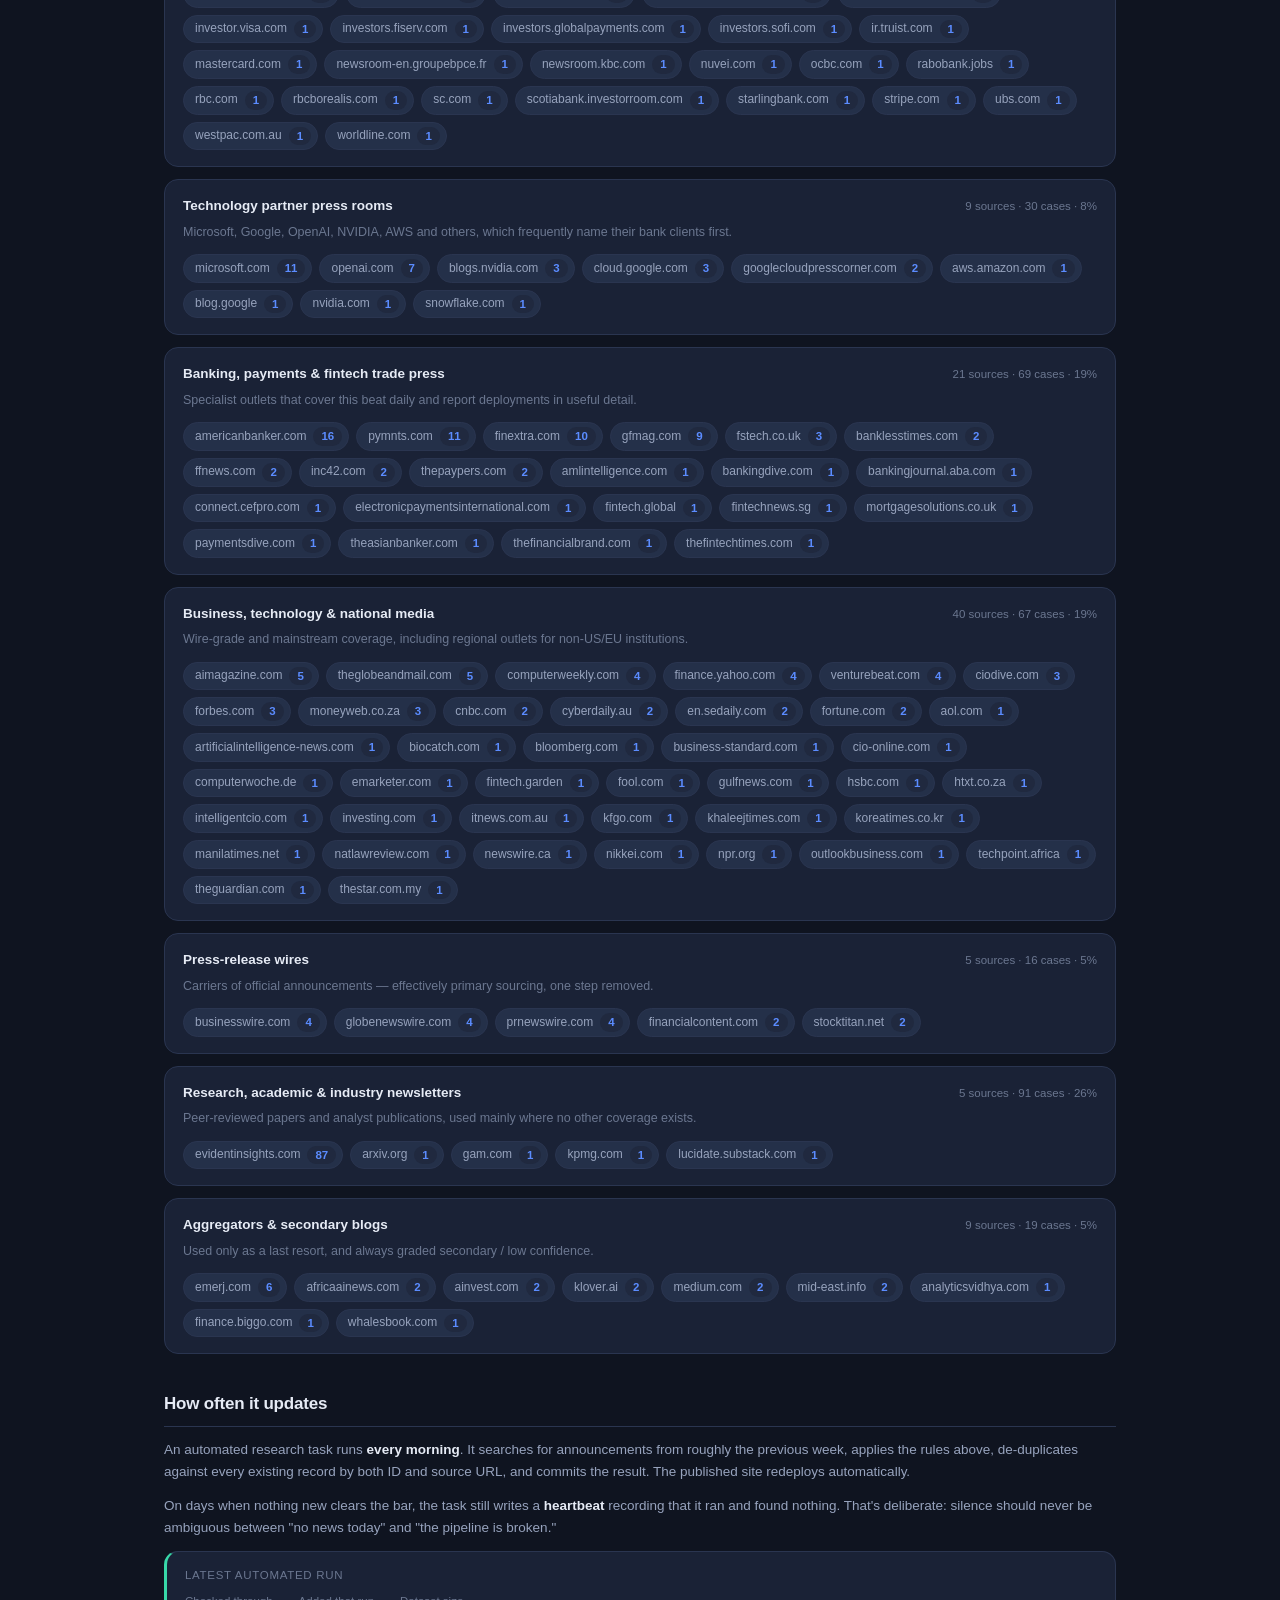
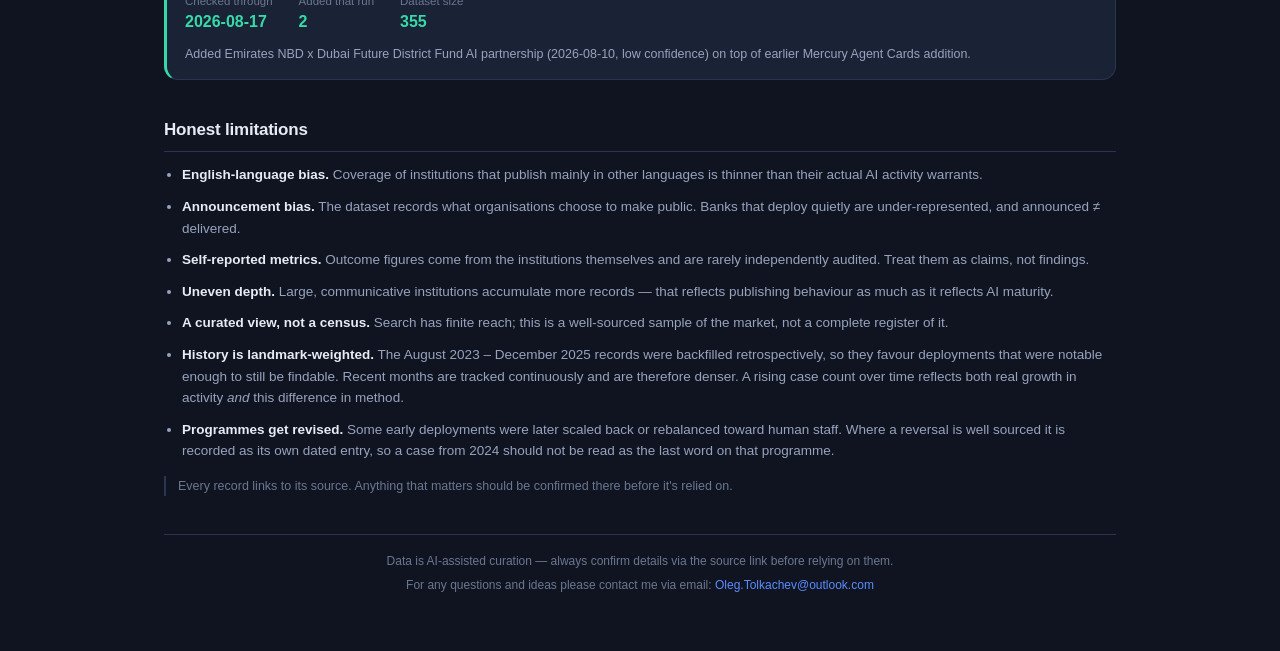
==== commit fdb6ba82: "Widen tracker scope to August 2023 onwards Default date filter moves to 2023-08-01, subtitle and met" ====
--- a/sources.html
+++ b/sources.html
@@ -8,7 +8,7 @@
   <meta http-equiv="Expires" content="0" />
   <title>Data Sources &amp; Methodology — Bank &amp; Payment Systems AI Tracker</title>
   <meta name="description" content="How cases are found, sourced, graded and updated in the Bank & Payment Systems AI Tracker." />
-  <link rel="stylesheet" href="assets/styles.css?v=11" />
+  <link rel="stylesheet" href="assets/styles.css?v=12" />
 </head>
 <body>
   <div class="sticky-top">
@@ -61,7 +61,7 @@
             <li>A <strong>named bank or payment company</strong> deploying, piloting or announcing a specific AI capability.</li>
             <li>Cases announced by a <strong>technology partner</strong> (Microsoft, Google, OpenAI, Anthropic, AWS, NVIDIA, FIS, Fiserv…) — the record is created for the <em>bank</em>, with the partner recorded in the vendor field.</li>
             <li>Card networks, processors, acquirers, BNPL and payment fintechs, alongside banks.</li>
-            <li>Events dated <strong>1 January 2026 onwards</strong>, without exception.</li>
+            <li>Events dated <strong>1 August 2023 onwards</strong>, without exception.</li>
             <li>Cases framed around the <strong>business improvement</strong> — what got faster, cheaper, safer or better.</li>
           </ul>
         </div>
@@ -131,6 +131,8 @@
         <li><strong>Self-reported metrics.</strong> Outcome figures come from the institutions themselves and are rarely independently audited. Treat them as claims, not findings.</li>
         <li><strong>Uneven depth.</strong> Large, communicative institutions accumulate more records — that reflects publishing behaviour as much as it reflects AI maturity.</li>
         <li><strong>A curated view, not a census.</strong> Search has finite reach; this is a well-sourced sample of the market, not a complete register of it.</li>
+        <li><strong>History is landmark-weighted.</strong> The August 2023 – December 2025 records were backfilled retrospectively, so they favour deployments that were notable enough to still be findable. Recent months are tracked continuously and are therefore denser. A rising case count over time reflects both real growth in activity <em>and</em> this difference in method.</li>
+        <li><strong>Programmes get revised.</strong> Some early deployments were later scaled back or rebalanced toward human staff. Where a reversal is well sourced it is recorded as its own dated entry, so a case from 2024 should not be read as the last word on that programme.</li>
       </ul>
       <p class="doc-note">
         Every record links to its source. Anything that matters should be confirmed there before it's relied on.
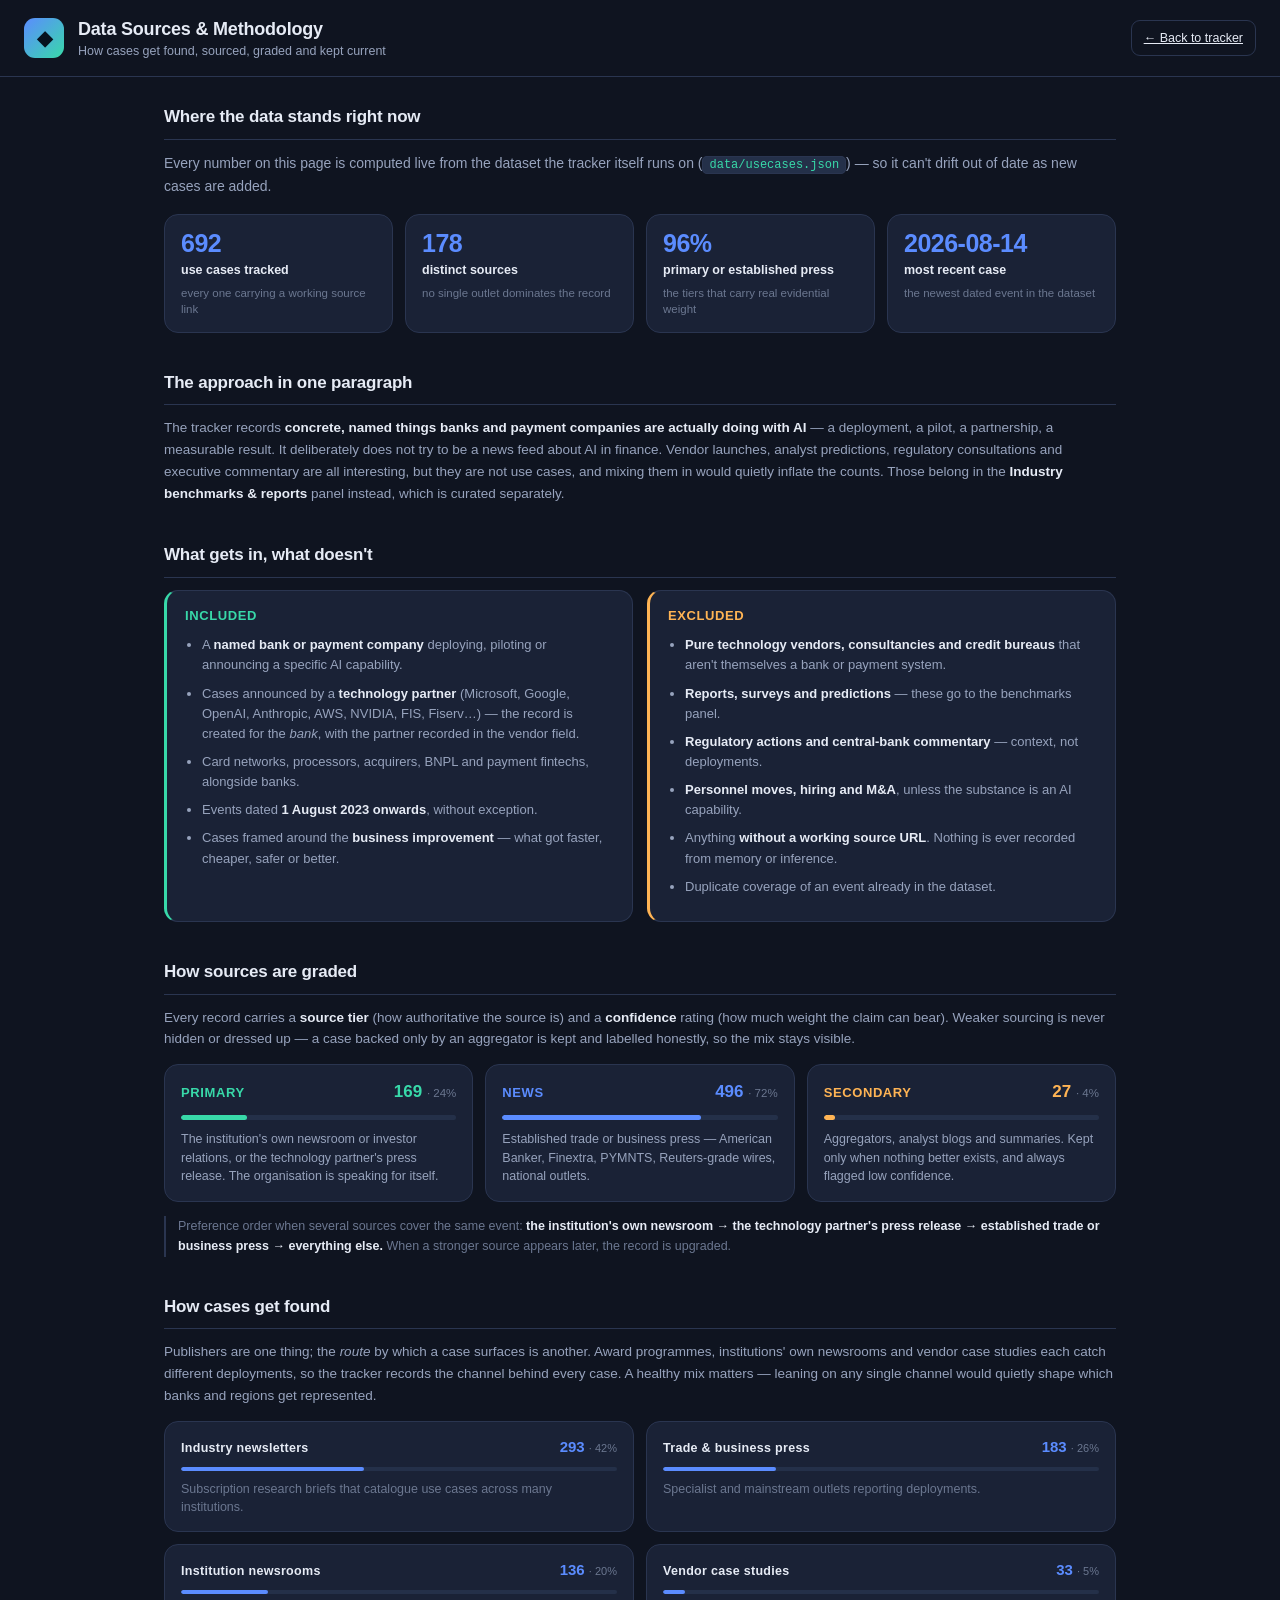
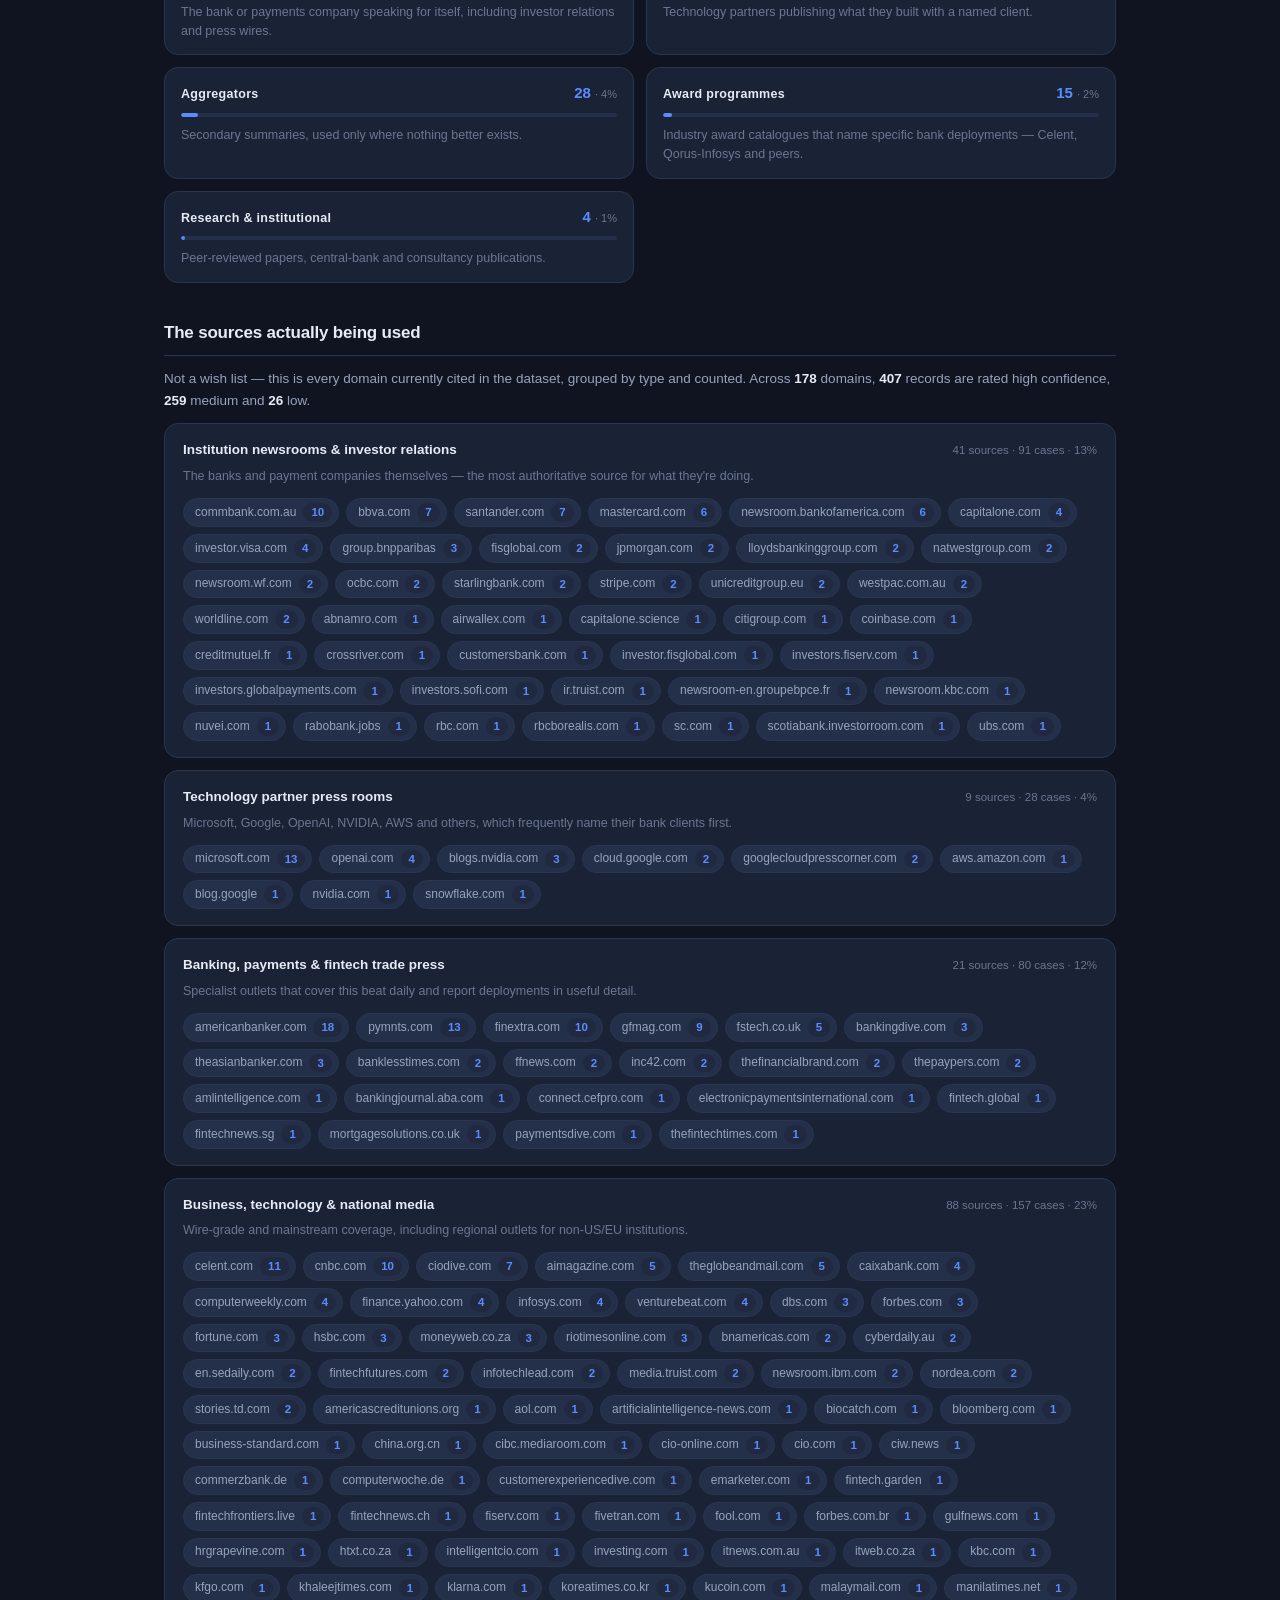
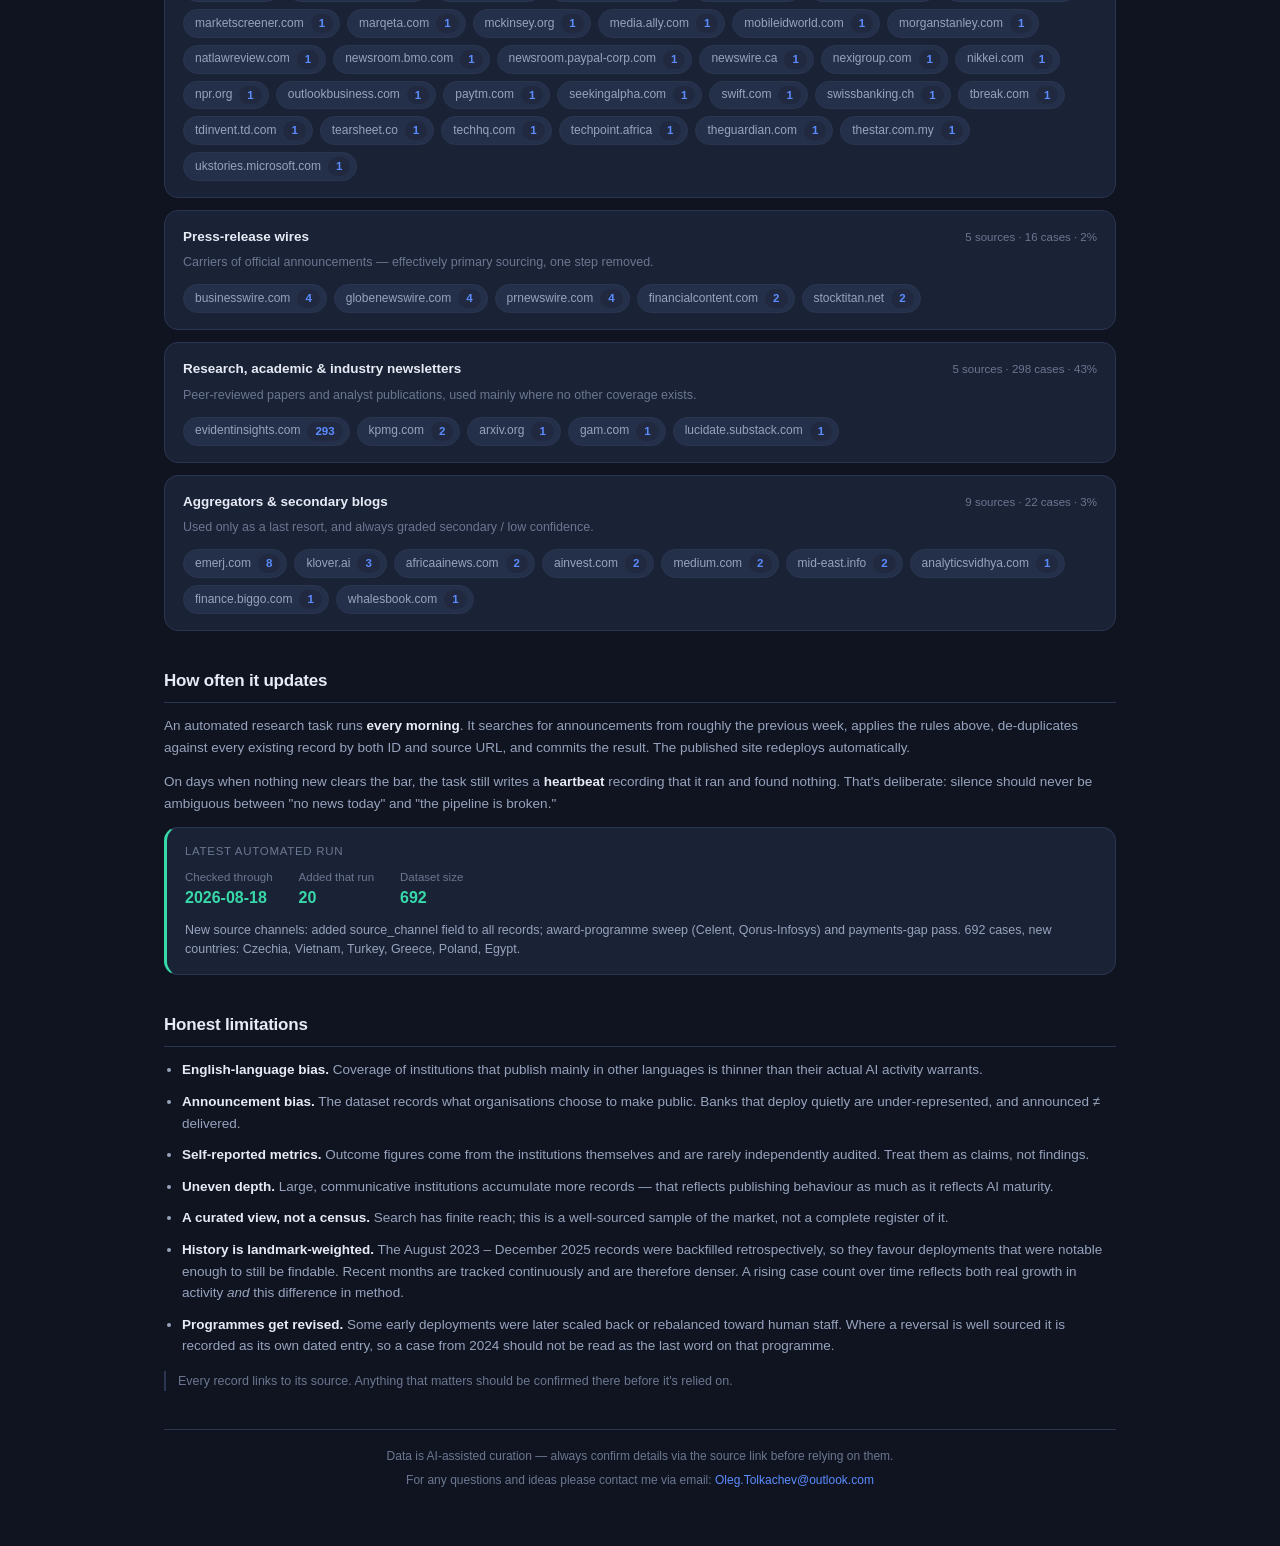
==== commit 08c7e5b3: "feat: track source_channel; award-programme + payments sweep (+20, 692 total) Adds a source_channel " ====
--- a/sources.html
+++ b/sources.html
@@ -8,7 +8,7 @@
   <meta http-equiv="Expires" content="0" />
   <title>Data Sources &amp; Methodology — Bank &amp; Payment Systems AI Tracker</title>
   <meta name="description" content="How cases are found, sourced, graded and updated in the Bank & Payment Systems AI Tracker." />
-  <link rel="stylesheet" href="assets/styles.css?v=12" />
+  <link rel="stylesheet" href="assets/styles.css?v=13" />
 </head>
 <body>
   <div class="sticky-top">
@@ -94,6 +94,18 @@
         → the technology partner's press release → established trade or business press → everything else.</strong>
         When a stronger source appears later, the record is upgraded.
       </p>
+    </section>
+
+    <!-- ---------- CHANNEL MIX ---------- -->
+    <section class="doc-section">
+      <h2>How cases get found</h2>
+      <p>
+        Publishers are one thing; the <em>route</em> by which a case surfaces is another. Award programmes,
+        institutions' own newsrooms and vendor case studies each catch different deployments, so the tracker
+        records the channel behind every case. A healthy mix matters — leaning on any single channel
+        would quietly shape which banks and regions get represented.
+      </p>
+      <div class="chan-grid" id="channel-mix"></div>
     </section>
 
     <!-- ---------- DOMAIN TABLE ---------- -->
@@ -243,6 +255,29 @@
       `Across <strong>${domains.size}</strong> domains, <strong>${conf.high}</strong> records are rated high confidence,
        <strong>${conf.med}</strong> medium and <strong>${conf.low}</strong> low.`;
 
+    // ---- channel mix
+    const CHAN = {
+      "award":            ["Award programmes", "Industry award catalogues that name specific bank deployments — Celent, Qorus-Infosys and peers."],
+      "newsroom":         ["Institution newsrooms", "The bank or payments company speaking for itself, including investor relations and press wires."],
+      "vendor case study":["Vendor case studies", "Technology partners publishing what they built with a named client."],
+      "trade press":      ["Trade &amp; business press", "Specialist and mainstream outlets reporting deployments."],
+      "newsletter":       ["Industry newsletters", "Subscription research briefs that catalogue use cases across many institutions."],
+      "research":         ["Research &amp; institutional", "Peer-reviewed papers, central-bank and consultancy publications."],
+      "earnings":         ["Earnings &amp; investor calls", "Disclosures made to investors, usually carrying hard value figures."],
+      "aggregator":       ["Aggregators", "Secondary summaries, used only where nothing better exists."]
+    };
+    const chanCount = {};
+    data.forEach(r => { const c = r.source_channel || "trade press"; chanCount[c] = (chanCount[c] || 0) + 1; });
+    document.getElementById("channel-mix").innerHTML = Object.entries(chanCount)
+      .sort((a, b) => b[1] - a[1])
+      .map(([k, n]) => {
+        const meta = CHAN[k] || [k, ""];
+        return `<div class="chan-card">
+          <div class="chan-head"><span class="chan-name">${meta[0]}</span><span class="chan-count">${n} <small>· ${pct(n)}%</small></span></div>
+          <div class="chan-bar"><span style="width:${pct(n)}%"></span></div>
+          <p>${meta[1]}</p></div>`;
+      }).join("");
+
     // ---- domain groups
     const grouped = {};
     GROUPS.forEach(g => grouped[g.key] = []);
--- a/assets/styles.css
+++ b/assets/styles.css
@@ -392,3 +392,15 @@
   .stat-row { grid-template-columns: minmax(0,1fr); }
   .doc { padding: 20px 16px 36px; }
 }
+
+/* ---------- Channel mix (Data Sources page) ---------- */
+.chan-grid { display: grid; grid-template-columns: repeat(2, minmax(0,1fr)); gap: 12px; margin-top: 14px; }
+.chan-card { background: var(--card); border: 1px solid var(--border); border-radius: var(--radius); padding: 14px 16px; }
+.chan-card p { font-size: 12.5px !important; color: var(--text-faint) !important; margin: 9px 0 0 !important; line-height: 1.5; }
+.chan-head { display: flex; align-items: baseline; justify-content: space-between; gap: 8px; }
+.chan-name { font-size: 12.5px; font-weight: 700; letter-spacing: .3px; }
+.chan-count { font-size: 15px; font-weight: 700; color: var(--accent); white-space: nowrap; }
+.chan-count small { font-size: 11px; font-weight: 500; color: var(--text-faint); }
+.chan-bar { height: 4px; border-radius: 3px; background: var(--chip); margin-top: 9px; overflow: hidden; }
+.chan-bar span { display: block; height: 100%; border-radius: 3px; background: var(--accent); }
+@media (max-width: 700px) { .chan-grid { grid-template-columns: minmax(0,1fr); } }
